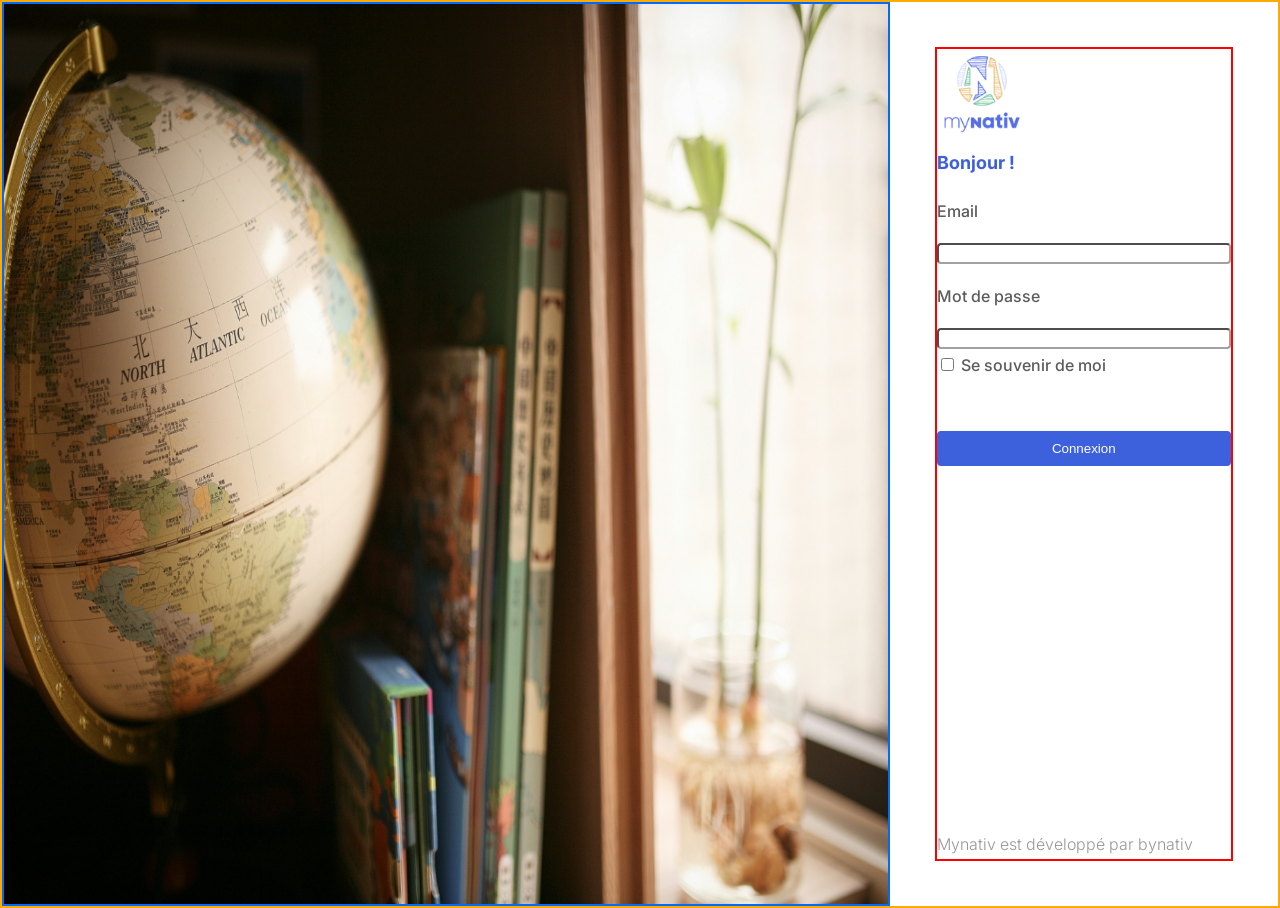
==== index.html @ 6734683e "Premier commit" ====
<!doctype html>
<html lang="fr">
  <head>
    <meta charset="UTF-8" />
    <link rel="stylesheet" href="style.css"/>
    <link rel="preconnect" href="https://fonts.googleapis.com">
    <link rel="preconnect" href="https://fonts.gstatic.com" crossorigin>
    <link href="https://fonts.googleapis.com/css2?family=Bodoni+Moda:ital,opsz,wght@0,6..96,400..900;1,6..96,400..900&family=Homemade+Apple&family=Inter:ital,opsz,wght@0,14..32,100..900;1,14..32,100..900&family=Poppins:ital,wght@0,100;0,200;0,300;0,400;0,500;0,600;0,700;0,800;0,900;1,100;1,200;1,300;1,400;1,500;1,600;1,700;1,800;1,900&display=swap" rel="stylesheet">
    <meta name="viewport" content="width=device-width, initial-scale=1.0" />
    <title>mynativ</title>
  </head>
  <body>
    <div class="container">
      <div class="image-fond">
        <img class="image" src="image.png" alt=image">  
      </div>
      <div class="texte">
        <img class="logo" src="logo.png" alt=logo">
        <h1>Bonjour !</h1>
         <div class="formulaire">
          <p>Email</p>
          <input type="email">
          <p>Mot de passe</p>
          <input type="password">   
          <label>
            <input type="checkbox">
            Se souvenir de moi
          </label> 
          <button>Connexion</button>
           </div>
            <p class="developpement">Mynativ est développé par bynativ</p>
          </div>
        </div>
      </div>
    </div>
  </body>
</html>
---- style.css ----
body {
    font-family: "inter";
    font-weight: 500;
    color:rgb(92, 92, 92);
    margin: 0;
}

h1 {
   color:rgb(61, 96, 221);
   font-size: large;
}

.image {
   width: 100%;
   height: 100vh;
}

.logo {
    width: 30%;
}

.container {
    border-width: 2px;
    border-style: solid;
    border-color: rgb(255, 170, 0);
    display: flex;

}

.image-fond {
    border-width: 2px;
    border-style: solid;
    border-color: rgb(0, 106, 255);
    height: 100vh;
    width:75%;
}

.texte {
    border-width: 2px;
    border-style: solid;
    border-color: red;
    width:25%;
    margin: 45px;
}

.formulaire {
    display: flex;
    flex-direction: column;
    gap: 6px;
   
}

input {
    border-color:rgb(161, 161, 161);
    border-radius: 4px;
}

button {
    color:rgb(255, 255, 255);
    background-color:rgb(61, 96, 221);
    border: none;
    padding: 10px;
    border-radius: 4px;
    margin-top: 50px;
}


button:hover {
    background-color: rgba(61, 96, 221, 0.66);
    cursor: pointer;
}

.developpement {
    position: absolute;
    bottom: 30px;
    color:rgb(151, 151, 151);
    font-weight: 300;
    text-align: center;
}
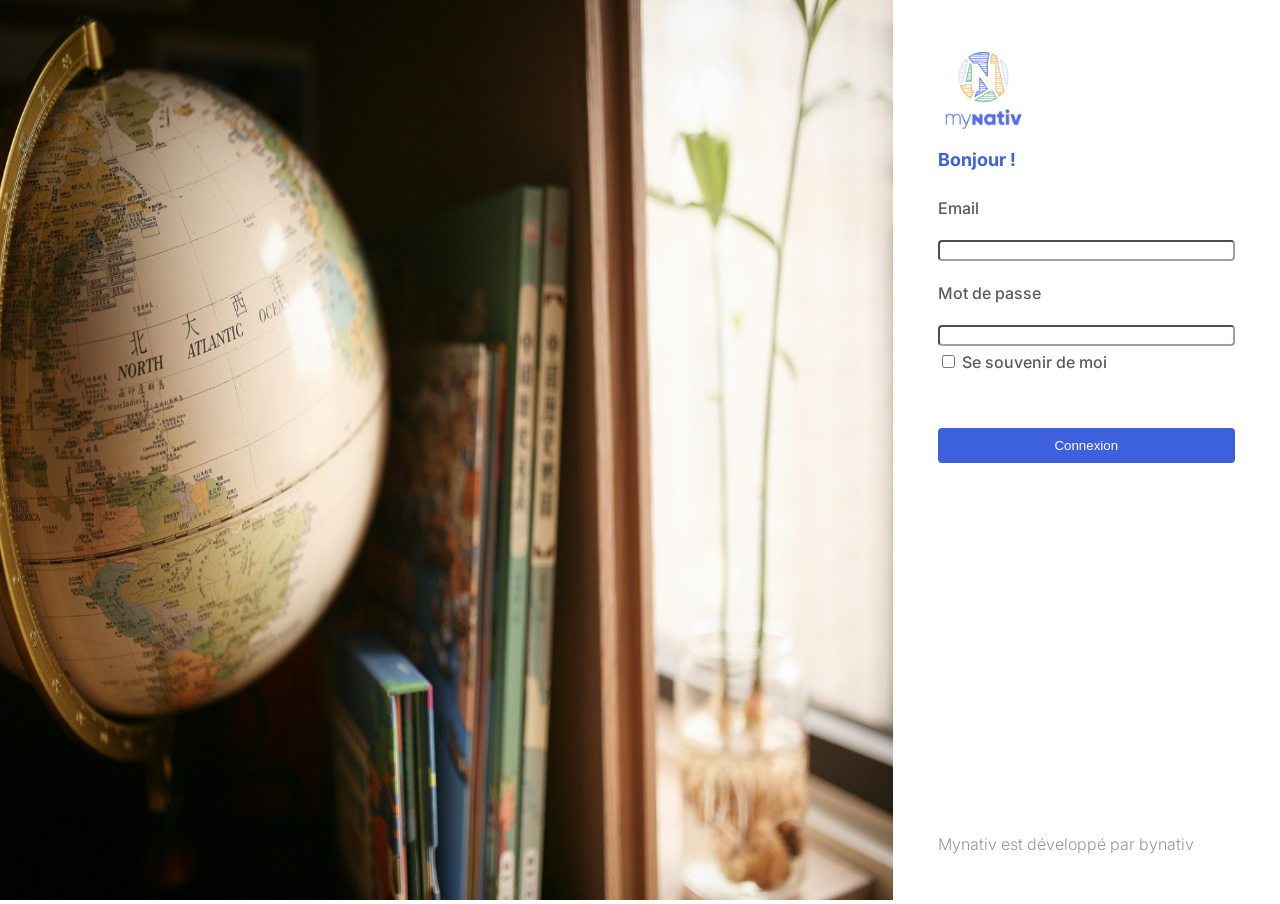
==== commit 5d6fb388: "balise form" ====
--- a/index.html
+++ b/index.html
@@ -2,35 +2,44 @@
 <html lang="fr">
   <head>
     <meta charset="UTF-8" />
-    <link rel="stylesheet" href="style.css"/>
-    <link rel="preconnect" href="https://fonts.googleapis.com">
-    <link rel="preconnect" href="https://fonts.gstatic.com" crossorigin>
-    <link href="https://fonts.googleapis.com/css2?family=Bodoni+Moda:ital,opsz,wght@0,6..96,400..900;1,6..96,400..900&family=Homemade+Apple&family=Inter:ital,opsz,wght@0,14..32,100..900;1,14..32,100..900&family=Poppins:ital,wght@0,100;0,200;0,300;0,400;0,500;0,600;0,700;0,800;0,900;1,100;1,200;1,300;1,400;1,500;1,600;1,700;1,800;1,900&display=swap" rel="stylesheet">
+    <link rel="stylesheet" href="style.css" />
+    <link rel="preconnect" href="https://fonts.googleapis.com" />
+    <link rel="preconnect" href="https://fonts.gstatic.com" crossorigin />
+    <link
+      href="https://fonts.googleapis.com/css2?family=Bodoni+Moda:ital,opsz,wght@0,6..96,400..900;1,6..96,400..900&family=Homemade+Apple&family=Inter:ital,opsz,wght@0,14..32,100..900;1,100..900;1,100..900&family=Poppins:ital,wght@0,100;0,200;0,300;0,400;0,500;0,600;0,700;0,800;0,900;1,100;1,200;1,300;1,400;1,500;1,600;1,700;1,800;1,900&display=swap"
+      rel="stylesheet"
+    />
     <meta name="viewport" content="width=device-width, initial-scale=1.0" />
     <title>mynativ</title>
   </head>
+
   <body>
     <div class="container">
       <div class="image-fond">
-        <img class="image" src="image.png" alt=image">  
+        <img class="image" src="image.png" alt="image" />
       </div>
+
       <div class="texte">
-        <img class="logo" src="logo.png" alt=logo">
+        <img class="logo" src="logo.png" alt="logo" />
+
         <h1>Bonjour !</h1>
-         <div class="formulaire">
+
+        <form class="formulaire">
           <p>Email</p>
-          <input type="email">
+          <input type="email" />
+
           <p>Mot de passe</p>
-          <input type="password">   
+          <input type="password" />
+
           <label>
-            <input type="checkbox">
+            <input type="checkbox" />
             Se souvenir de moi
-          </label> 
-          <button>Connexion</button>
-           </div>
-            <p class="developpement">Mynativ est développé par bynativ</p>
-          </div>
-        </div>
+          </label>
+
+          <button type="submit">Connexion</button>
+        </form>
+
+        <p class="developpement">Mynativ est développé par bynativ</p>
       </div>
     </div>
   </body>
--- a/style.css
+++ b/style.css
@@ -20,25 +20,16 @@
 }
 
 .container {
-    border-width: 2px;
-    border-style: solid;
-    border-color: rgb(255, 170, 0);
     display: flex;
 
 }
 
 .image-fond {
-    border-width: 2px;
-    border-style: solid;
-    border-color: rgb(0, 106, 255);
     height: 100vh;
     width:75%;
 }
 
 .texte {
-    border-width: 2px;
-    border-style: solid;
-    border-color: red;
     width:25%;
     margin: 45px;
 }
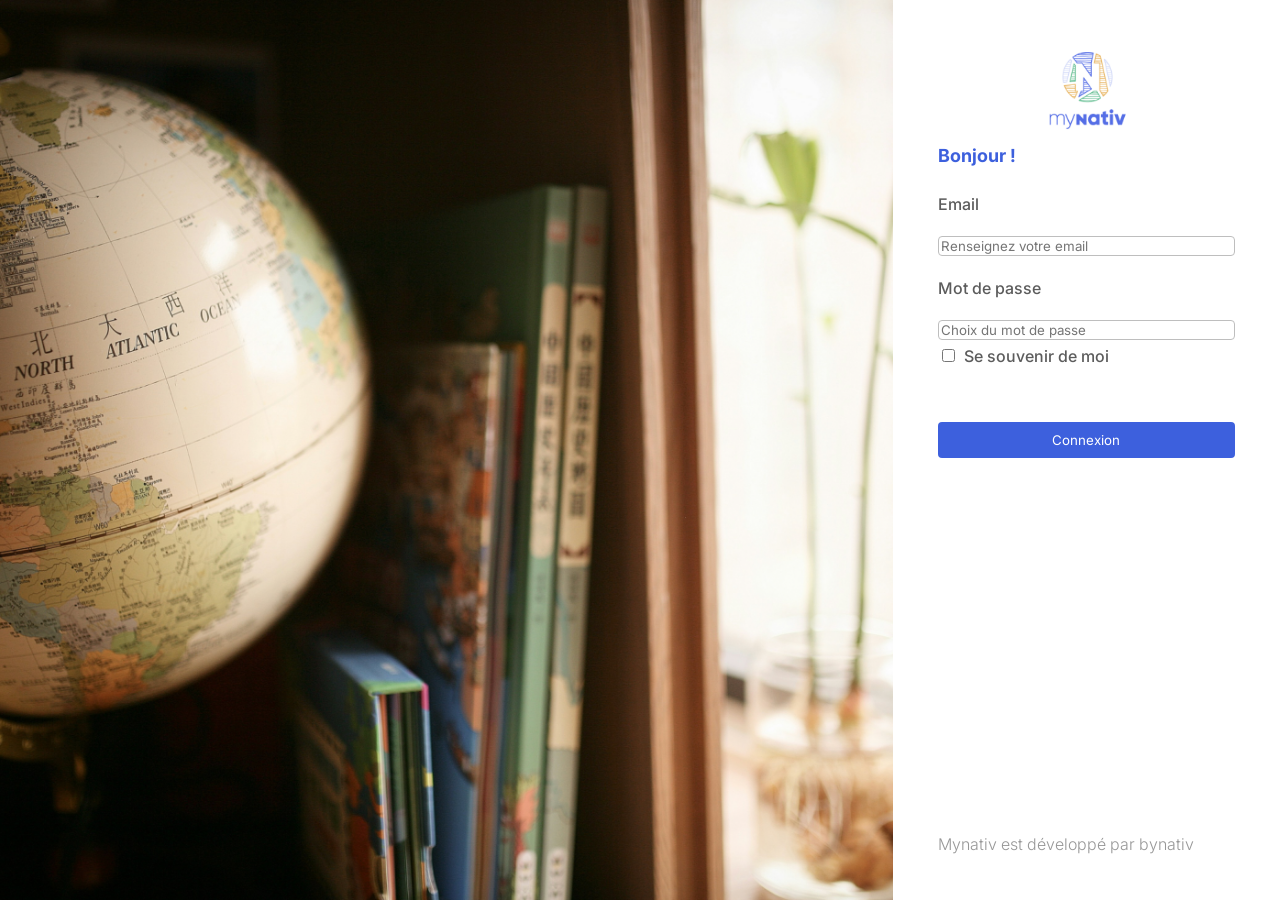
==== commit 9c0fc6da: "image" ====
--- a/index.html
+++ b/index.html
@@ -3,21 +3,26 @@
   <head>
     <meta charset="UTF-8" />
     <link rel="stylesheet" href="style.css" />
+
     <link rel="preconnect" href="https://fonts.googleapis.com" />
     <link rel="preconnect" href="https://fonts.gstatic.com" crossorigin />
+
     <link
-      href="https://fonts.googleapis.com/css2?family=Bodoni+Moda:ital,opsz,wght@0,6..96,400..900;1,6..96,400..900&family=Homemade+Apple&family=Inter:ital,opsz,wght@0,14..32,100..900;1,100..900;1,100..900&family=Poppins:ital,wght@0,100;0,200;0,300;0,400;0,500;0,600;0,700;0,800;0,900;1,100;1,200;1,300;1,400;1,500;1,600;1,700;1,800;1,900&display=swap"
+      href="https://fonts.googleapis.com/css2?family=Bodoni+Moda:ital,opsz,wght@0,6..96,400..900;1,6..96,400..900&family=Homemade+Apple&family=Inter:ital,opsz,wght@0,14..32,100..900;1,100..900&family=Poppins:ital,wght@0,100;0,200;0,300;0,400;0,500;0,600;0,700;0,800;0,900;1,100;1,200;1,300;1,400;1,500;1,600;1,700;1,800;1,900&display=swap"
       rel="stylesheet"
     />
+
     <meta name="viewport" content="width=device-width, initial-scale=1.0" />
+
     <title>mynativ</title>
   </head>
 
   <body>
     <div class="container">
-      <div class="image-fond">
-        <img class="image" src="image.png" alt="image" />
-      </div>
+      <div
+        class="image-fond"
+        style="background-image: url(&quot;image.png&quot;)"
+      ></div>
 
       <div class="texte">
         <img class="logo" src="logo.png" alt="logo" />
@@ -26,10 +31,10 @@
 
         <form class="formulaire">
           <p>Email</p>
-          <input type="email" />
+          <input type="email" placeholder="Renseignez votre email" />
 
           <p>Mot de passe</p>
-          <input type="password" />
+          <input type="password" placeholder="Choix du mot de passe" />
 
           <label>
             <input type="checkbox" />
--- a/style.css
+++ b/style.css
@@ -1,71 +1,129 @@
+* {
+  font-family: "Inter";
+}
+
 body {
-    font-family: "inter";
-    font-weight: 500;
-    color:rgb(92, 92, 92);
-    margin: 0;
+  font-weight: 500;
+  color: rgb(92, 92, 92);
+  margin: 0;
 }
 
 h1 {
-   color:rgb(61, 96, 221);
-   font-size: large;
+  color: rgb(61, 96, 221);
+  font-size: large;
 }
 
-.image {
-   width: 100%;
-   height: 100vh;
+.container {
+  display: flex;
+}
+
+.image-fond {
+  width: 75%;
+  height: 100vh;
+  background-size: cover;
+  background-position: center;
 }
 
 .logo {
-    width: 30%;
-}
-
-.container {
-    display: flex;
-
-}
-
-.image-fond {
-    height: 100vh;
-    width:75%;
+  width: 30%;
+  display: block;
+  margin: 0 auto;
 }
 
 .texte {
-    width:25%;
-    margin: 45px;
+  width: 25%;
+  margin: 45px;
 }
 
 .formulaire {
+  display: flex;
+  flex-direction: column;
+  gap: 6px;
+}
+
+.formulaire,
+.formulaire input,
+.formulaire button,
+.formulaire label {
+  font-family: "inter";
+}
+
+input {
+  border: 1px solid rgb(190, 190, 190);
+  border-radius: 4px;
+}
+
+button {
+  color: rgb(255, 255, 255);
+  background-color: rgb(61, 96, 221);
+  border: none;
+  padding: 10px;
+  border-radius: 4px;
+  margin-top: 50px;
+}
+
+button:hover {
+  background-color: rgba(61, 96, 221, 0.66);
+  cursor: pointer;
+}
+
+label {
+  display: flex;
+  align-items: center;
+  gap: 6px;
+}
+
+.developpement {
+  position: absolute;
+  bottom: 30px;
+  color: rgb(151, 151, 151);
+  font-weight: 300;
+}
+
+@media (max-width: 768px) {
+
+  .container {
+    display: flex;
+    flex-direction: column;
+  }
+
+  .image-fond {
+    width: 100%;
+    height: 30vh;
+  }
+
+  .texte {
+    width: 100%;
+    margin: 0;
+    padding: 30px;
+    box-sizing: border-box;
+  }
+
+  .logo {
+    width: 35%;
+    display: block;
+    margin: 0 auto;
+  }
+
+  .formulaire {
     display: flex;
     flex-direction: column;
     gap: 6px;
-   
-}
+  }
 
-input {
-    border-color:rgb(161, 161, 161);
-    border-radius: 4px;
-}
+  input {
+    box-sizing: border-box;
+    width: 100%;
+  }
 
-button {
-    color:rgb(255, 255, 255);
-    background-color:rgb(61, 96, 221);
-    border: none;
-    padding: 10px;
-    border-radius: 4px;
-    margin-top: 50px;
-}
+  button {
+    width: 100%;
+    margin-top: 30px;
+  }
 
-
-button:hover {
-    background-color: rgba(61, 96, 221, 0.66);
-    cursor: pointer;
-}
-
-.developpement {
-    position: absolute;
-    bottom: 30px;
-    color:rgb(151, 151, 151);
-    font-weight: 300;
+  .developpement {
+    position: static;
     text-align: center;
-}
-
+    margin-top: 40px;
+  }
+}
